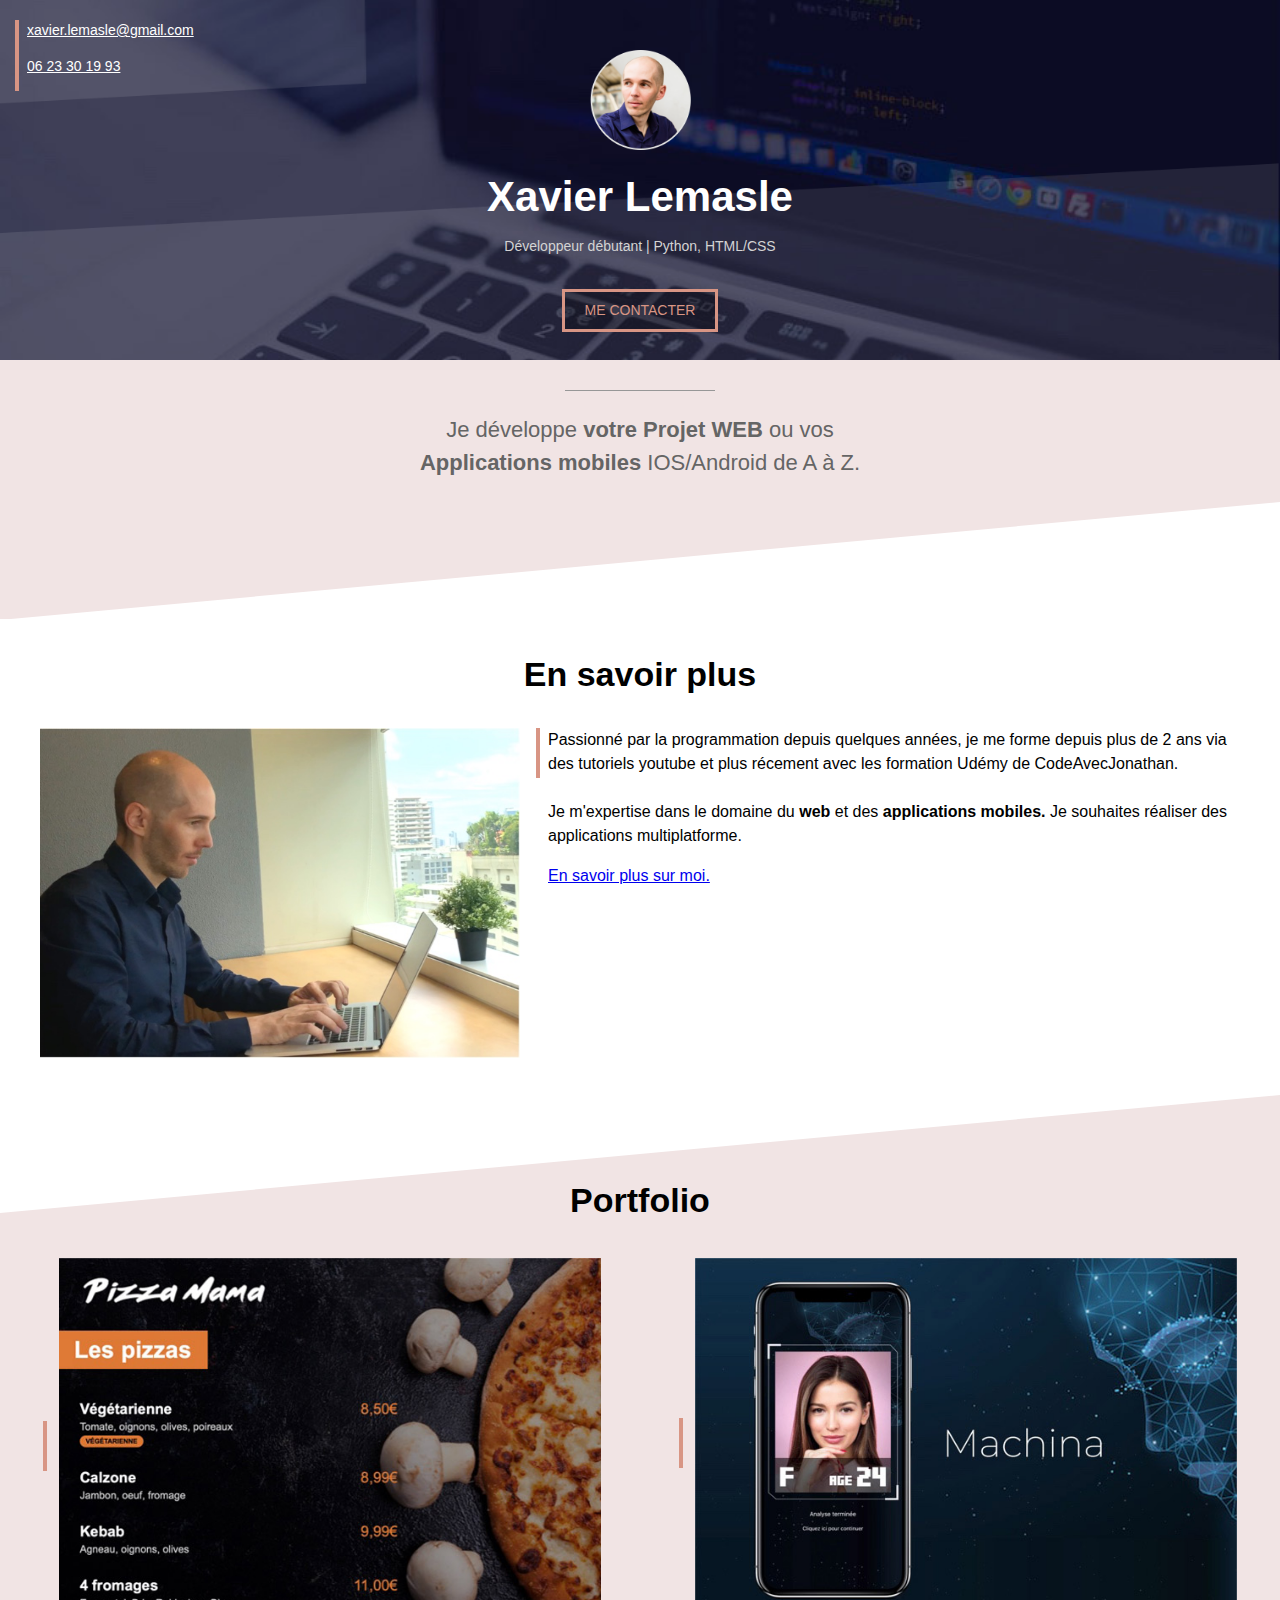
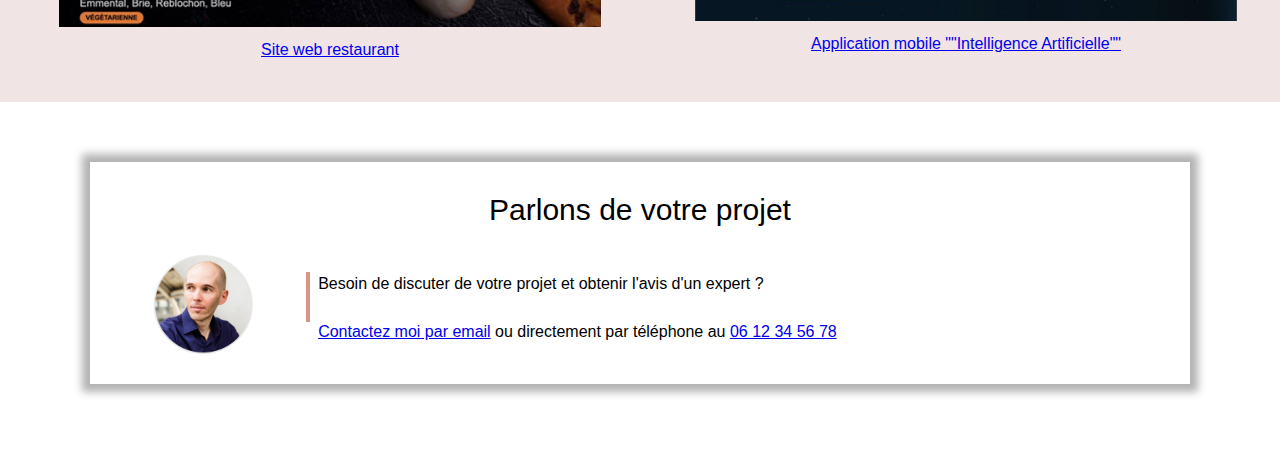
==== index.html @ bb43bd5d "Add files via upload" ====
<!DOCTYPE html>
<html lang="fr">
<head>
    <meta charset="UTF-8">
    <meta name="viewport" content="width=device-width, initial-scale=1.0">
    <title>Lemasle Xavier</title>
    <link rel="stylesheet" href="style.css">
</head>
<body>
    <!-- COUVERTURE-->
    <div class="cover">
        <img class="cover-profile"src="src/profile.png" alt="">
        <h1>Xavier Lemasle</h1>
        <p>Développeur débutant | Python, HTML/CSS</p>
        <div style="text-align: center;">
            <a class="contact-button" href="mailto:xavier.lemasle@gmail.com?subject=Contact%20depuis%Xavier">ME CONTACTER</a>
        </div>
       
        <div class="cover-contact">
            <p><a href="mailto:xavier.lemasle@gmail.com?subject=Contact%20depuis%Xavier">xavier.lemasle@gmail.com</a></p>
            <p><a href="tel:+33623301993">06 23 30 19 93</a></p>
        </div>
    </div>

    <!-- SECTION GRISE 1-->
    <div class="section section-grise1">
        <div class="separateur"></div>
        <p>Je développe <b>votre Projet WEB</b> ou vos <b>Applications mobiles</b> IOS/Android de A à Z.</p>
    </div>

    <!-- SECTION BLANCHE -->
    <div class="section" >
        <h2>En savoir plus</h2>
        <img class="col-contenu" src="src/profile2.jpg" alt="">
        <div class="col-contenu float-right">
            <div class="texte-avec-ligne-verticale">
                <p >Passionné par la programmation depuis quelques années, je me forme depuis plus de 2 ans via des tutoriels youtube et plus récement avec les formation Udémy de CodeAvecJonathan.<br><br>
                    Je m'expertise dans le domaine du <b>web</b> et des <b>applications mobiles.</b> Je souhaites réaliser des applications multiplatforme.
                </p>      
                <a href="https://google.com" target="_blank">En savoir plus sur moi.</a>
            </div>
            
        </div>
        
    </div>

    <!-- SECTION GRISE 2-->
    <div class="section section-grise2">
        <h2>Portfolio</h2>
        <table class="col-portfolio" style="display: inline-block;">
            <tr>
                <td><div class="barre-verticale"></div></td>
                <td style="width: 100%;"><a href="portefolio-site-restaurant.html"><img style="width: 100%;" src="src/project1small.jpg" alt=""></a></td>
            </tr>
            <tr>
                <td></td>
                <td align="center"><a href="portefolio-site-restaurant.html">Site web restaurant</a></td>
            </tr>
        </table>
        <table class="float-right col-portfolio">
            <tr>
                <td><div class="barre-verticale"></div></td>
                <td style="width: 100%;"><img style="width: 100%;" src="src/project2small.jpg" alt=""></td>
            </tr>
            <tr>
                <td></td>
                <td align="center"><a href="#">Application mobile ""Intelligence Artificielle""</a></td>
            </tr>
        </table>
    </div> 

    <!-- SECTION BLANCHE FRAME-->
    <iframe src="contact-frame.html" scrolling="no"></iframe>
</body>
</html>
---- style.css ----
*{
    box-sizing: border-box;
}
:root{
    --color1:#D89584;
    --color2: #f1e4e4;
}
body{
    margin:0;
    font-family: Arial;
    line-height: 1.5;
}
iframe{
    width: 100%;
    border: none;
    height: 350px;
}
div.cover{
    background: url(src/cover_overlay.png) no-repeat center/100% 100%, url(src/cover.jpg) no-repeat center/cover;
    height: 360px;
}

img.cover-profile{
    height: 100px;
    position: relative;
    left: 50%;
    margin-left: -50px;
    margin-top: 50px;
}
h1{
    color: white;
    text-align: center;
    font-size: 42px;
    margin-top: 8px;
    margin-bottom: 0px;
}
div.cover p{
    color: lightgray;
    text-align: center;
    margin-top: 8px;
    font-size: 14px;
}
div.cover-contact{
    /*background-color: #FF000080;*/
    position: absolute;
    top: 20px;
    left: 15px;
    border-left: 4px solid var(--color1);
    padding-left: 8px;
}
div.cover-contact p{
    text-align: left;
    margin-top: 0px;
}
div.cover-contact p:first-child{
    margin-bottom: 15px;
}
div.cover-contact *{
    color: white;
    font-size: 14px;
}
a.contact-button {
    color: var(--color1);
    background-color: #00000040;
    border: 3px solid var(--color1);
    padding: 8px 20px;
    text-decoration: none;
    display: inline-block;
    margin-top: 18px;
    font-size: 14px;
}
a.contact-button-portfolio{
    position: absolute; 
    right: 20px; 
    top: 5px;
}
a.contact-button:hover{
    color:white;
    border: 3px solid white;
}
.section{
    padding-left: 40px;
    padding-right: 40px;
    padding-top: 30px;
    padding-bottom: 30px;
    overflow: auto
}
div.section-grise1{
    background: url(src/triangle2white.svg) no-repeat center bottom -1px/100%;
    background-color: var(--color2); 
    padding-bottom: 118px;
}
div.section-grise2{
    background: url(src/triangle1white.svg) no-repeat center top/100%;
    background-color: var(--color2); 
    padding-top: 80px;
}
h2{
    text-align: center;
    font-size: 34px;
    margin-top:0px;
}
div.separateur{
    height: 1px;
    width: 150px;
    background-color: #979797;
    margin-left: auto;
    margin-right: auto;
}
div.section-grise1 p{
    font-size: 22px;
    text-align: center;
    color: #656565;
    max-width: 450px;
    margin-left: auto;
    margin-right: auto;
}
img.col-contenu{
    width: 40%;
}
div.col-contenu{
    width: 60%;
    padding-left: 16px;
}
.float-right{
    float: right;
}
div.texte-avec-ligne-verticale{
    border-left: 4px solid var(--color1);
    padding-left: 8px;
    height: 50px;
    display: inline-block;
}
div.texte-avec-ligne-verticale p{
    margin-top: 0;
}
div.barre-verticale{
    height: 50px;
    width: 4px;
    background-color: var(--color1);
    margin-right: 8px;
}
.col-portfolio{
    width: 47%;
}
div.frame{
    margin: 30px 50px;
    padding: 20px 30px;
    box-shadow: 0px 0px 8px 8px rgba(0,0,0,0.3);
}
div.frame p.frame-titre{
    font-size: 30px;
    margin-top: 5px;
    margin-bottom: 20px;
    text-align: center;
}
div.frame img{
    width: 100px;
}

/* PORTFOLIO */
div.portfolio-header{
    height: 90px;
    background: url(src/header.jpg) no-repeat center/ cover;
    position: relative;
}
.portfolio-header_title{
    color: white;
    font-size: 26px;
    font-weight: bold;
    padding-top: 4px;
    padding-left: 8px;
}
h1.portfolio{
    color: black;
    font-size: 46px;
    line-height: 1;
    padding-top: 10px;
}
h2.portfolio{
    font-size: 26px;
    font-weight: normal;
    margin-bottom: 0px;
}
a.portfolio-back{
    text-decoration: none;
    color: var(--color1);
}
img.portfolio-pizza{
    max-width: 475px;
    width: 70%;
}
.display-mobile{
    display: none;
}

/*RESPONSIVE DESIGN*/
@media only screen and (max-width: 767px){
    img.cover-profile{
        height: 90px;
        margin-top: 75px;
    }
    h1{
        font-size: 38px;
        margin-top: 6px;
        margin-bottom: 0px;
    }
    div.cover p{
        margin-top: 2px;
        font-size: 13px;
    }
    .section{
        padding-left: 20px;
        padding-right: 20px;
    }
    div.section-grise1{
        padding-bottom: 40px;
    }
    h2{
        font-size: 30px;
    }
    img.col-contenu{
        width: 100%;
    }
    div.col-contenu{
        width: 100%;
        padding-left: 0px;
        margin-top: 20px;
    }
    div.section-grise2{
        padding-top: 40px;
    }
    .col-portfolio{
        width: 100%;
        margin-bottom: 20px;
    }
    div.frame{
        margin: 0px 0px;
        padding: 0px 0px;
        box-shadow: none;
    }
    div.frame img{
        width: 70px;
    }
    div.frame p.frame-titre{
        font-size: 22px;
    }

    /* PORTFOLIO - MOBILE */
    .portfolio-header_title{
        font-size: 19px;
        padding-top: 10px;
        padding-left: 0px;
    }
    a.contact-button {
        font-size: 12px;
        margin-top: 22px;
        padding: 7px 10px;
    }
    a.contact-button-portfolio{
        right: 10px; 
    }
    h1.portfolio{
        font-size: 40px;
    }
    h2.portfolio{
        font-size: 22px;
    }
    img.portfolio-pizza{
        width: 100%;
    }
    .display-mobile{
        display: block;
    }
}
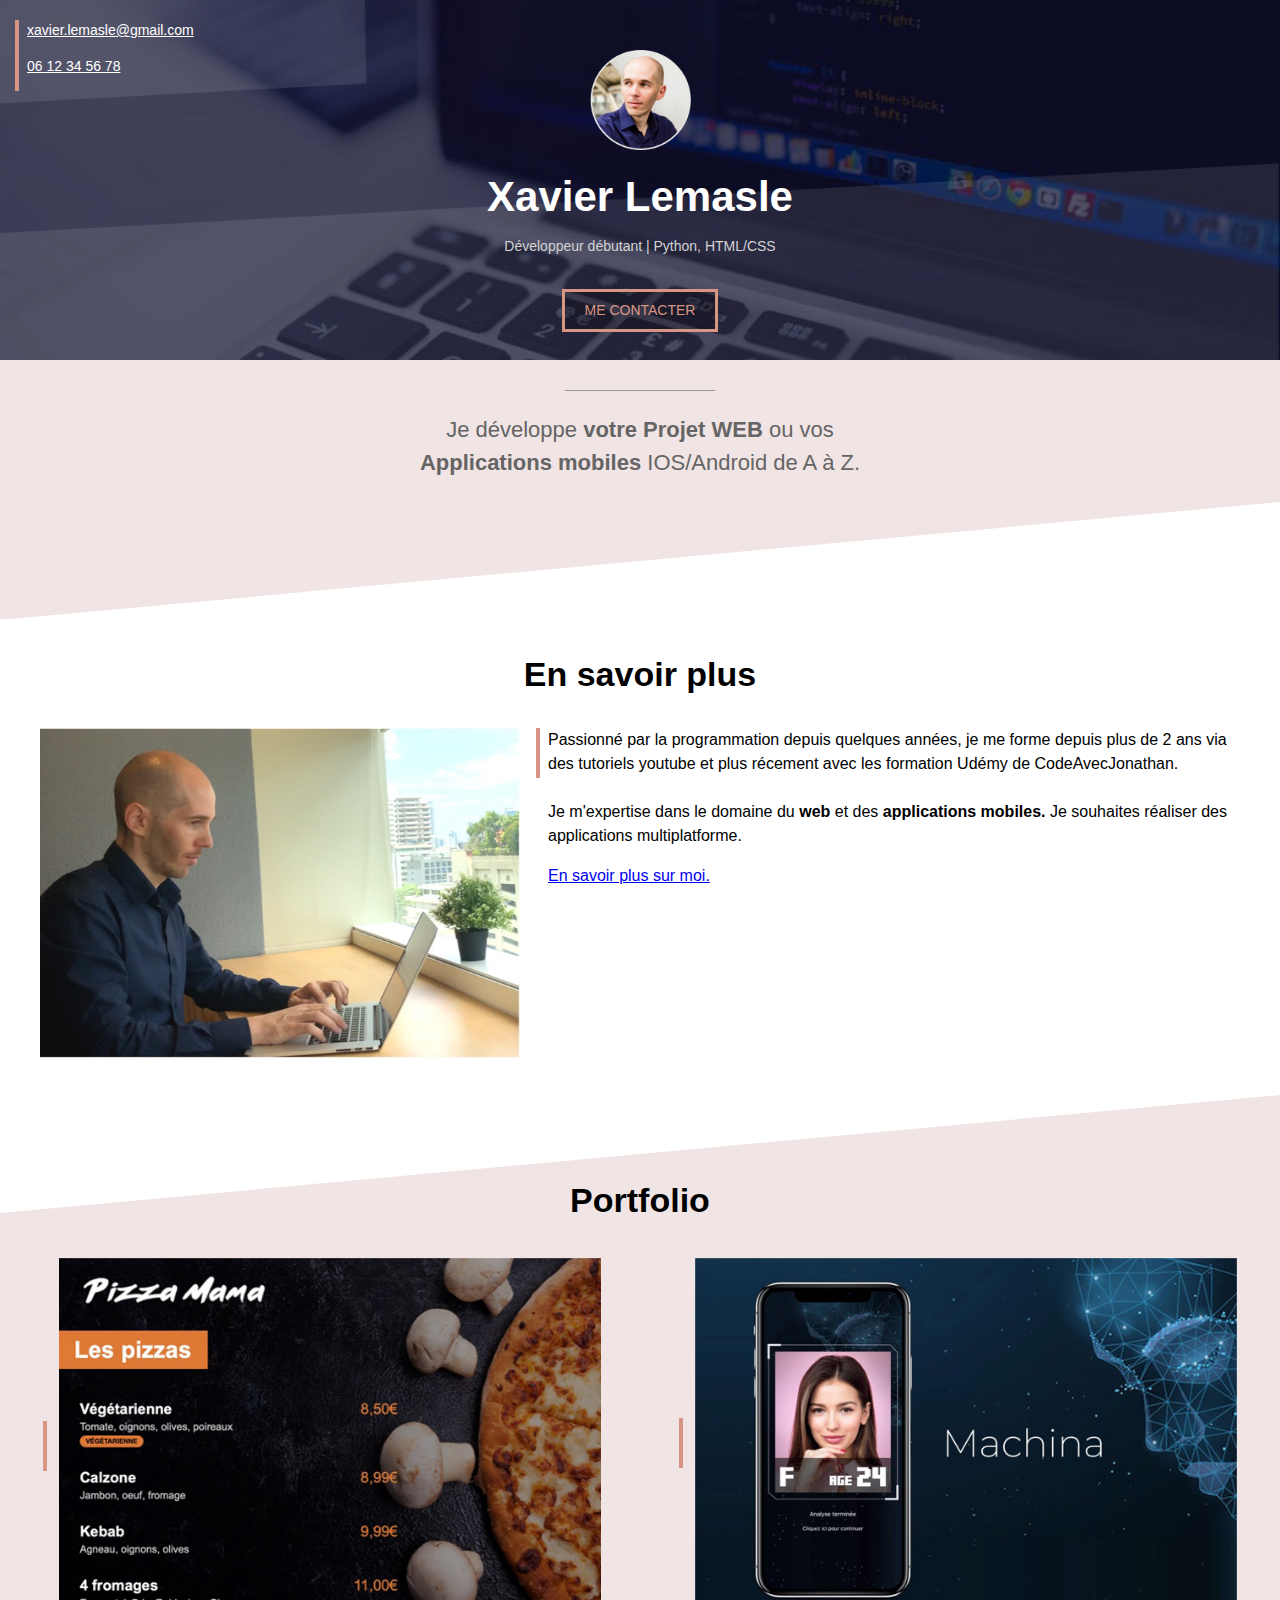
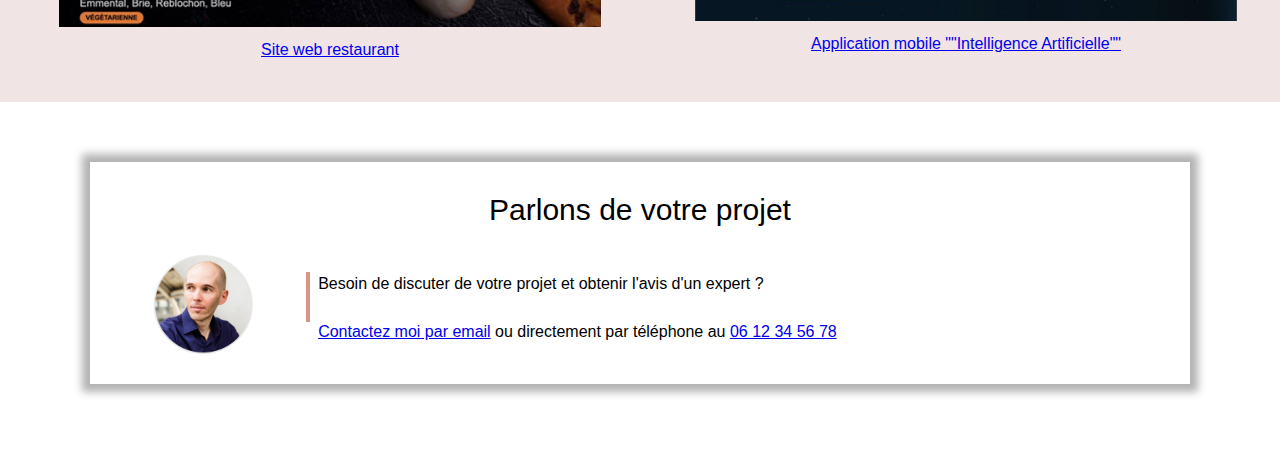
==== commit 97fa30eb: "Add files via upload" ====
--- a/index.html
+++ b/index.html
@@ -18,7 +18,7 @@
        
         <div class="cover-contact">
             <p><a href="mailto:xavier.lemasle@gmail.com?subject=Contact%20depuis%Xavier">xavier.lemasle@gmail.com</a></p>
-            <p><a href="tel:+33623301993">06 23 30 19 93</a></p>
+            <p><a href="tel:+33612345678">06 12 34 56 78</a></p>
         </div>
     </div>
 
@@ -60,11 +60,11 @@
         <table class="float-right col-portfolio">
             <tr>
                 <td><div class="barre-verticale"></div></td>
-                <td style="width: 100%;"><img style="width: 100%;" src="src/project2small.jpg" alt=""></td>
+                <td style="width: 100%;"><a href="portefolio-application-mobile-ia.html"><img style="width: 100%;" src="src/project2small.jpg" alt=""></a></td>
             </tr>
             <tr>
                 <td></td>
-                <td align="center"><a href="#">Application mobile ""Intelligence Artificielle""</a></td>
+                <td align="center"><a href="portefolio-application-mobile-ia.html">Application mobile ""Intelligence Artificielle""</a></td>
             </tr>
         </table>
     </div> 
--- a/style.css
+++ b/style.css
@@ -186,7 +186,7 @@
     text-decoration: none;
     color: var(--color1);
 }
-img.portfolio-pizza{
+img.portfolio{
     max-width: 475px;
     width: 70%;
 }
